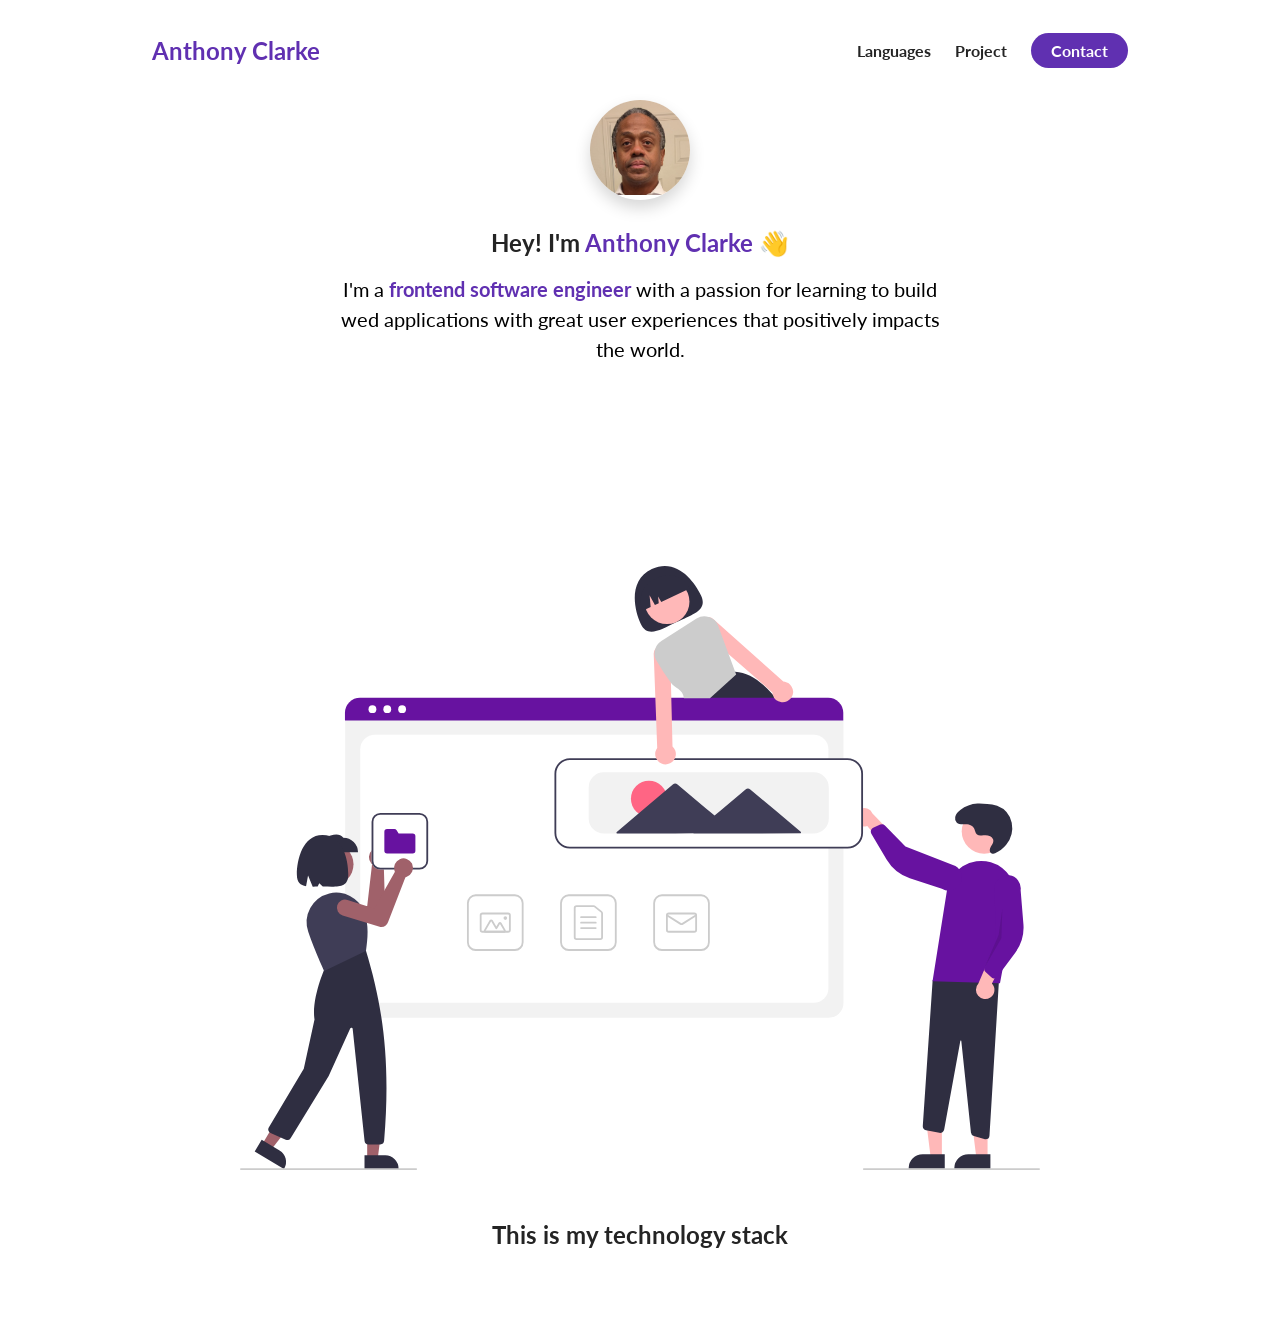
==== tutorial E-Portfolio/index.html @ 01b3154d "portfolio" ====
<!DOCTYPE html>
<html lang="en">
<head>
  <meta charset="UTF-8">
  <meta name="viewport" content="width=device-width, initial-scale=1.0">
  <title>Anthony Clarke</title>
  <link rel="stylesheet" href="./style.css">
  <script src="https://kit.fontawesome.com/1fd5dd465b.js" crossorigin="anonymous"></script>
</head>

<body>


  <section id="about-me">
    <nav>
      <div class="personal__logo">Anthony Clarke</div>
      <ul class="nav__link--list">
        <li>
          <a href="" class="
            nav__link--anchor
            link__hover-effect
            link__hovre-effect--black
            ">Languages</a>
        </li>
        <li>
          <a href="" class="
            nav__link--anchor
            link__hover-effect
            link__hovre-effect--black
            ">Project</a>
        </li>
        <li>
          <a href="" class="
            nav__link--anchor
            nav__link--anchor-primary
            ">Contact</a>
        </li>
      </ul>
    </nav>
    <div class="flex flex-1">
      <div class="about-me__info row">
        <div class="about-me__info--container">
          <figure class="about-me__picture--mask">
            <img src="./assets/me.jpg" class="about-me--picture" width="100" alt="Picture of Me!">
          </figure>
          <h1 class="about-me__info--title">
            Hey! I'm <span class="text--purple">Anthony Clarke</span> 👋
          </h1>
          <p class="about-me__info--para">
            I'm a <strong class="text--purple">frontend software engineer</strong> with a passion for learning to build wed applications with great user experiences that positively impacts the world.
          </p>
          <div>
           <a href="" class="about-me__link">
             <i class="fab fa-linkedin-in"></i>
           </a>
           <a href="" class="about-me__link">
             <i class="fab fa-github"></i>
           </a>
           <a href="" class="about-me__link">
             <i class="far fa-envelope"></i>
           </a>
           <a href="" class="about-me__link">
             <i class="fas fa-file-pdf"></i>
          </a> 
          </div>         
        </div>
        <figure class="about-me__img--container">
          <img src="./assets/undraw_websites.svg" class="about-me__img" alt="">
        </figure>
      </div>
    </div>
  </section>
  <section id="languages">
    <div class="container">
      <div class="row">
        <h1 class="section__title">This is my technology stack</h1> 
        <div class="language__list">
          <div class="language">
            <figure class="language__img--wrapper">
              <img src="https://upload.wikimedia.org/wikipedia/commons/3/38/HTML5_Badge.svg" alt="" class="language__img">
            </figure>
          </div>
        </div>      
      </div>
    </div>
  </section>
</body>

</html>
---- tutorial E-Portfolio/style.css ----
@import url('https://fonts.googleapis.com/css2?family=Lato:wght@400;700&family=Roboto+Condensed:ital,wght@0,100..900;1,100..900&display=swap');
* {
  font-family: "Lato", sans-serif;
  padding: 0;
  margin: 0;
  box-sizing: border-box;
}

h1, h2, h3, h4, h5, h6, span {
  color: #242424;
  text-align: center;
  line-height: 1.25;
}

h1 {
  font-family: 36px;
}

p {
  line-height: 1.5;
  font-size: 16px;
}

li {
  list-style-type: none;
}

.flex {
  display: flex;
}

.flex-1 {
  flex: 1;
}

.container {
  padding: 50px 0;
}


.row {
  width: 100%;
  max-width: 800px;
  margin: 0 auto;
}

.text--purple {
  color: #6030b1;
}

section:nth-child(ever) {
  background-color: #f8f8f8;
}

/* NAVIGATION BAR */

nav {
  height: 100px;
  width: 100%;
  max-width: 1000px;
  margin: 0 auto;
  display: flex;
  justify-content: space-between;
  align-items: center;
}

.nav__link--list {
  display: flex;
}

.nav__link--anchor {
  margin: 0 12px;
  color: #242424;
  text-decoration: none;
  font-weight: 700;
}

.nav__link--anchor-primary {
  background-color: #6030b1;
  padding: 8px 20px;
  border-radius: 50px;
  color: white;
  transition: all 300ms ease;
}

.nav__link--anchor-primary:hover {
  background-color: #5d3eff;
}

.personal__logo {
  font-size: 24px;
  color: #6030b1;
  margin: 0 12px;
  font-weight: bold ;
}


/* ABOUT ME */

#abuot-me {
  min-height: 100vh;
  display: flex;
  flex-direction: column;
}

.about-me__info {
  display: flex;
  flex-direction: column;
}

.about-me__info--container {
  display: flex;
  flex-direction: column;
  align-items: center;
  max-width: 600px;
  margin: 0 auto;
  text-align: center;
}

.about-me__picture--mask {
  width: 100px;
  height: 100px;
  border-radius: 50%;
  overflow: hidden;
  box-shadow: 0 8px 16px rgba(0, 0, 0, 0.16);
  margin-bottom: 28px;
}

.about-me__picture {
  width: 100%;


/* Improving my own picture */
transform: scale(1.5);
padding-top: 8px;

}

.about-me__info--title {
  margin-bottom: 16px;
}
.about-me__info--para {
  font-size: 20px;
  margin-bottom: 28px;
}


.about-me__link {
  font-size: 20px;
  color: #242424;
  text-decoration: none;
  padding: 0 16px;
}

.about-me__img--container {
  flex: 1;
  display: flex;
  align-items: center;
  margin-top: 150px;
}


.about-me__img {
  width: 100%;
}
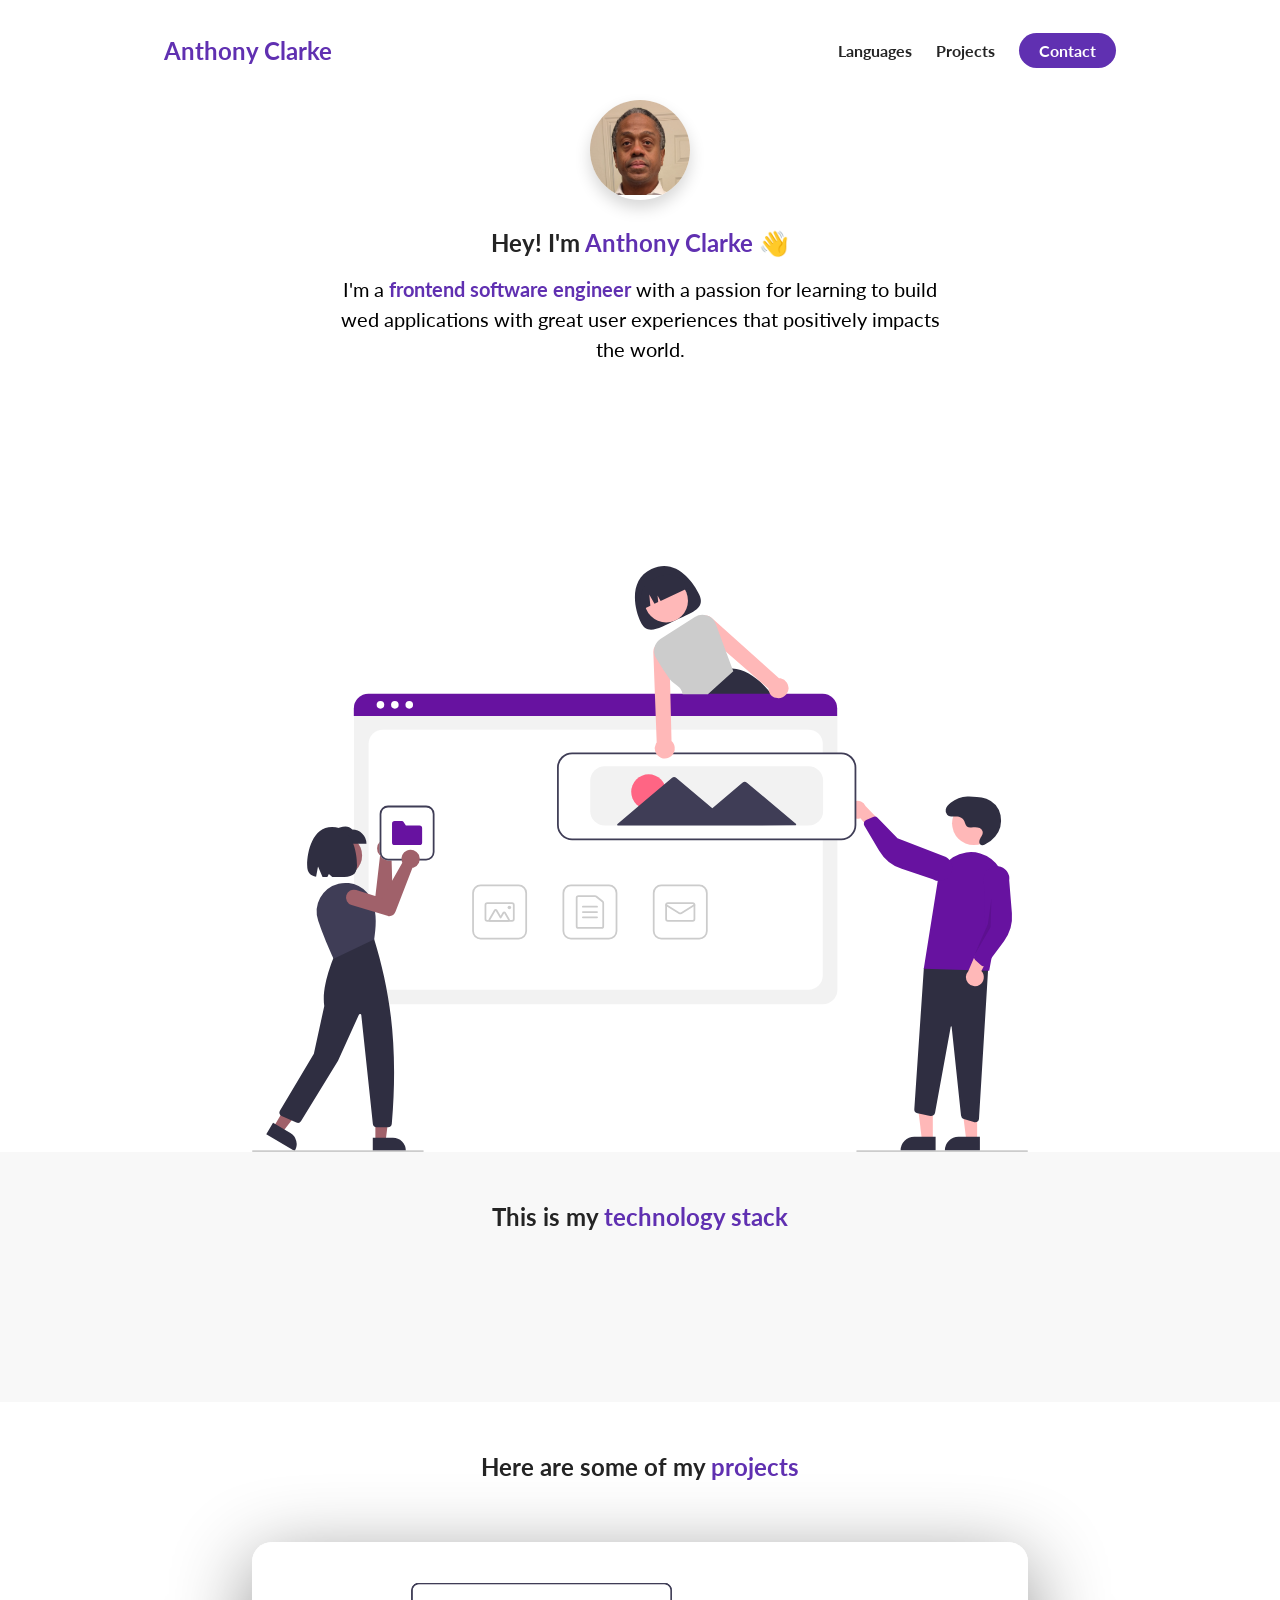
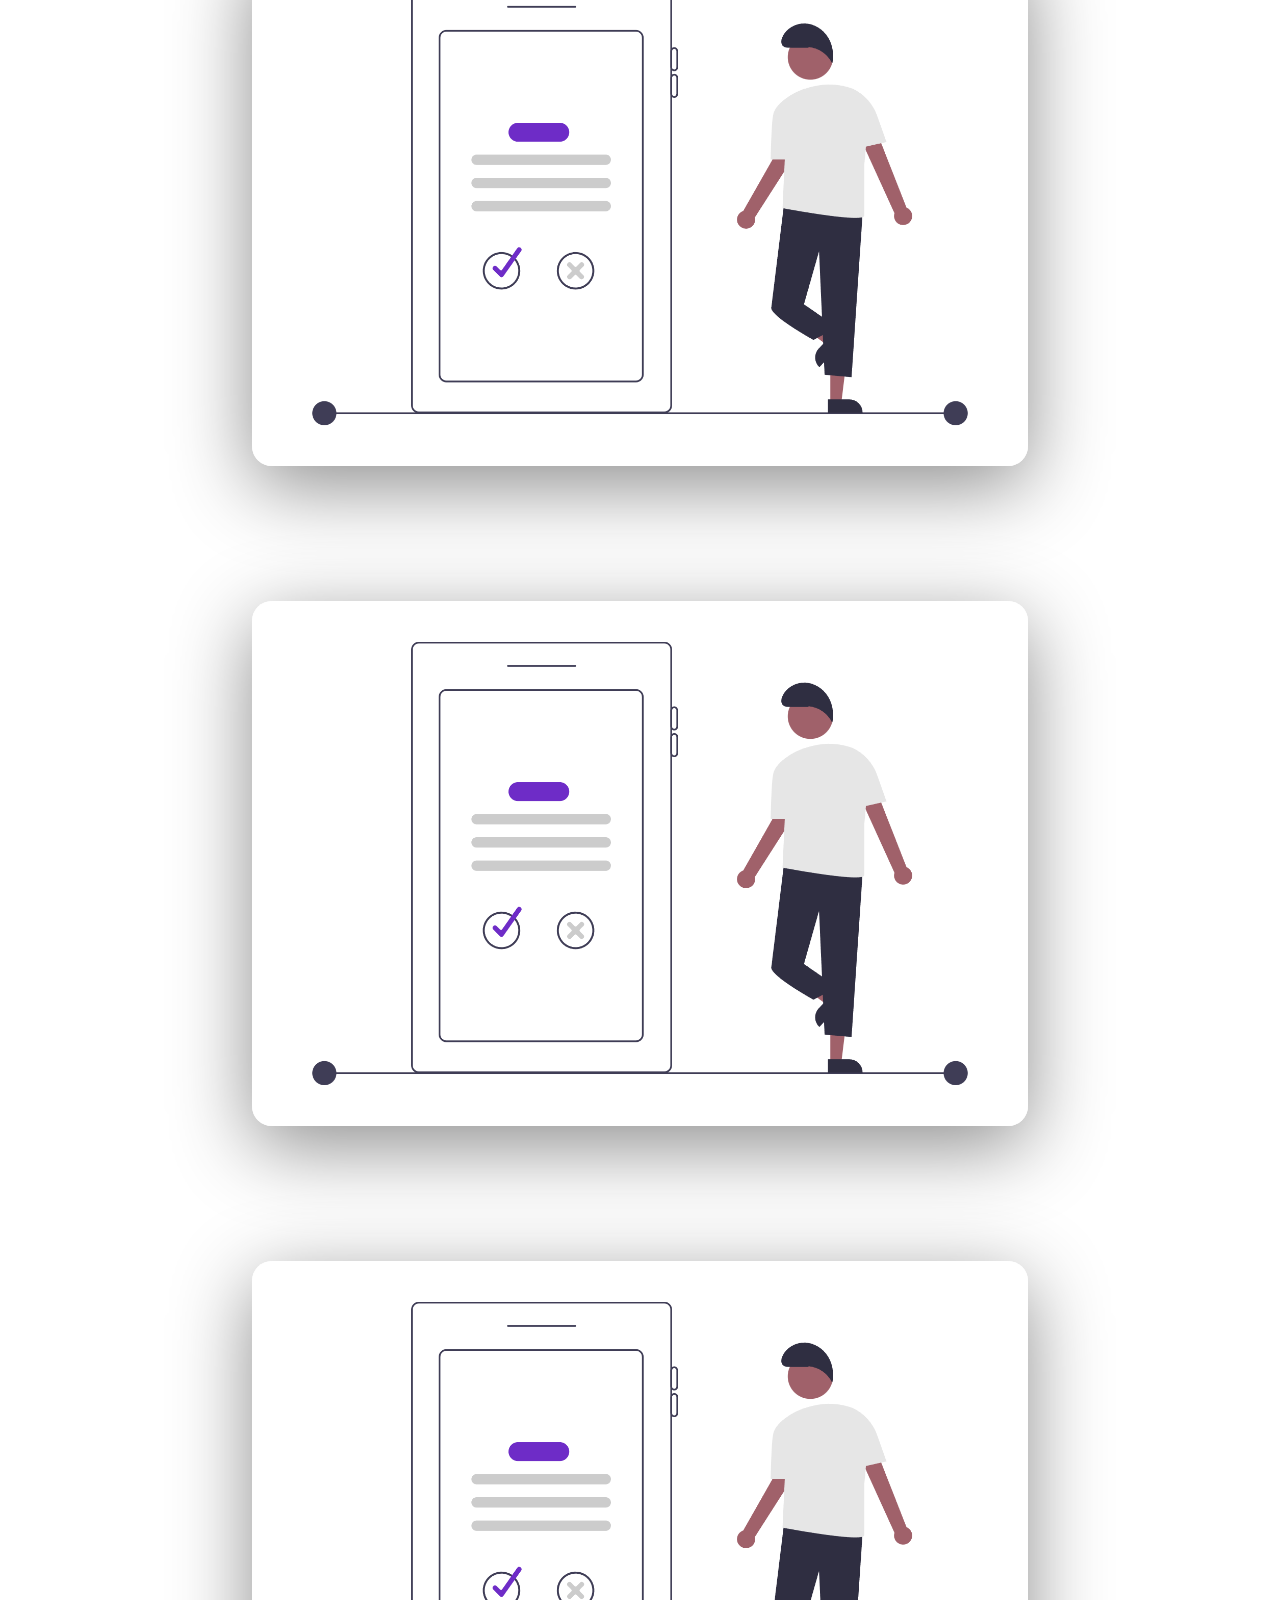
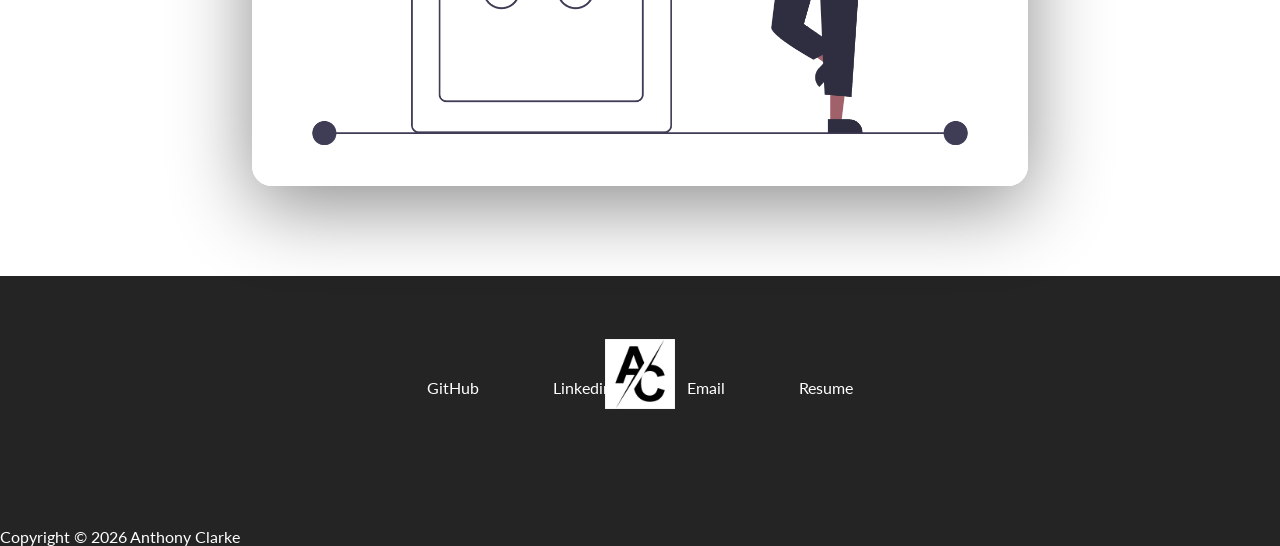
==== commit 51dfe788: "portfolio" ====
--- a/tutorial E-Portfolio/index.html
+++ b/tutorial E-Portfolio/index.html
@@ -1,89 +1,304 @@
-<!DOCTYPE html>
+<!doctype html>
 <html lang="en">
-<head>
-  <meta charset="UTF-8">
-  <meta name="viewport" content="width=device-width, initial-scale=1.0">
-  <title>Anthony Clarke</title>
-  <link rel="stylesheet" href="./style.css">
-  <script src="https://kit.fontawesome.com/1fd5dd465b.js" crossorigin="anonymous"></script>
-</head>
+  <head>
+    <meta charset="UTF-8"/>
+    <meta name="viewport" content="width=device-width, initial-scale=1.0"/>
+    <title>Anthony Clarke</title>
+    <link rel="stylesheet" href="./style.css"/>
+    <script
+      src="https://kit.fontawesome.com/1fd5dd465b.js"
+      crossorigin="anonymous"
+    ></script>
+  </head>
 
-<body>
-
-
-  <section id="about-me">
-    <nav>
-      <div class="personal__logo">Anthony Clarke</div>
-      <ul class="nav__link--list">
-        <li>
-          <a href="" class="
-            nav__link--anchor
-            link__hover-effect
-            link__hovre-effect--black
-            ">Languages</a>
-        </li>
-        <li>
-          <a href="" class="
-            nav__link--anchor
-            link__hover-effect
-            link__hovre-effect--black
-            ">Project</a>
-        </li>
-        <li>
-          <a href="" class="
-            nav__link--anchor
-            nav__link--anchor-primary
-            ">Contact</a>
-        </li>
-      </ul>
-    </nav>
-    <div class="flex flex-1">
-      <div class="about-me__info row">
-        <div class="about-me__info--container">
-          <figure class="about-me__picture--mask">
-            <img src="./assets/me.jpg" class="about-me--picture" width="100" alt="Picture of Me!">
+  <body>
+    <section id="about-me">
+      <nav>
+        <div class="personal__logo">Anthony Clarke</div>
+        <ul class="nav__link--list">
+          <li class="nav__link">
+            <a href="languages" class="
+              nav__link--anchor
+              link__hover-effect 
+              link__hovre-effect--black"
+              >Languages</a>
+          </li>
+          <li class="nav__link">
+            <a
+              href="projects" class="
+              nav__link--anchor 
+              link__hover-effect 
+              link__hovre-effect--black"
+              >Projects</a>
+          </li>
+          <li class="nav__link">
+            <a href="mailto:email@mail.com" class="
+              nav__link--anchor 
+              nav__link--anchor-primary"
+              >Contact</a>
+          </li>
+        </ul>
+      </nav>
+      <div class="flex flex-1">
+        <div class="about-me__info row">
+          <div class="about-me__info--container">
+            <figure class="about-me__picture--mask">
+              <img
+                src="./assets/me.jpg"
+                class="about-me--picture"
+                width="100"
+                alt="Picture of Me!"/>
+            </figure>
+            <h1 class="about-me__info--title">
+              Hey! I'm <span class="text--purple">Anthony Clarke</span>&nbsp;<span class="wave">👋</span> 
+            </h1>
+            <p class="about-me__info--para">
+              I'm a
+              <strong class="text--purple">frontend software engineer</strong>
+              with a passion for learning to build wed applications with great
+              user experiences that positively impacts the world.
+            </p>
+            <div>
+              <a href="" class="about-me__link">
+                <i class="fab fa-linkedin-in"></i>
+              </a>
+              <a href="" class="about-me__link">
+                <i class="fab fa-github"></i>
+              </a>
+              <a href="" class="about-me__link">
+                <i class="far fa-envelope"></i>
+              </a>
+              <a href="./assets/Example Resume (1).pdf" target="_blank" class="about-me__link">
+                <i class="fas fa-file-pdf"></i>
+              </a>
+            </div>
+          </div>
+          <figure class="about-me__img--container">
+            <img
+              src="./assets/undraw_websites.svg"
+              class="about-me__img" alt=""/>
           </figure>
-          <h1 class="about-me__info--title">
-            Hey! I'm <span class="text--purple">Anthony Clarke</span> 👋
+        </div>
+      </div>
+    </section>
+    <section id="languages">
+      <div class="container">
+        <div class="row">
+          <h1 class="section__title">
+            This is my <span class="text--purple">technology stack</span>
           </h1>
-          <p class="about-me__info--para">
-            I'm a <strong class="text--purple">frontend software engineer</strong> with a passion for learning to build wed applications with great user experiences that positively impacts the world.
-          </p>
-          <div>
-           <a href="" class="about-me__link">
-             <i class="fab fa-linkedin-in"></i>
-           </a>
-           <a href="" class="about-me__link">
-             <i class="fab fa-github"></i>
-           </a>
-           <a href="" class="about-me__link">
-             <i class="far fa-envelope"></i>
-           </a>
-           <a href="" class="about-me__link">
-             <i class="fas fa-file-pdf"></i>
-          </a> 
-          </div>         
+          <div class="language__list">
+            <div class="language">
+              <figure class="language__img--wrapper">
+                <img
+                  src="https://upload.wikimedia.org/wikipedia/commons/3/38/HTML5_Badge.svg"
+                  alt=""
+                  class="language__img"/>
+              </figure>
+              <span class="language__name">HTML</span>
+            </div>
+            <div class="language">
+              <figure class="language__img--wrapper">
+                <img
+                  src="https://cdn.iconscout.com/icon/free/png-256/css-131-722685.png"
+                  alt=""
+                  class="language__img"/>
+              </figure>
+              <span class="language__name">CSS</span>
+            </div>
+            <div class="language">
+              <figure class="language__img--wrapper">
+                <img
+                  src="https://upload.wikimedia.org/wikipedia/commons/3/38/HTML5_Badge.svg"
+                  alt=""
+                  class="language__img"/>
+              </figure>
+              <span class="language__name">HTML</span>
+            </div>
+            <div class="language">
+              <figure class="language__img--wrapper">
+                <img
+                  src="https://upload.wikimedia.org/wikipedia/commons/3/38/HTML5_Badge.svg"
+                  alt=""
+                  class="language__img"/>
+              </figure>
+              <span class="language__name">HTML</span>
+            </div>
+            <div class="language">
+              <figure class="language__img--wrapper">
+                <img
+                  src="https://upload.wikimedia.org/wikipedia/commons/3/38/HTML5_Badge.svg"
+                  alt=""
+                  class="language__img"/>
+              </figure>
+              <span class="language__name">HTML</span>
+            </div>
+            <div class="language">
+              <figure class="language__img--wrapper">
+                <img
+                  src="https://upload.wikimedia.org/wikipedia/commons/3/38/HTML5_Badge.svg"
+                  alt=""
+                  class="language__img"/>
+              </figure>
+              <span class="language__name">HTML</span>
+            </div>
+            <div class="language">
+              <figure class="language__img--wrapper">
+                <img
+                  src="https://upload.wikimedia.org/wikipedia/commons/3/38/HTML5_Badge.svg"
+                  alt=""
+                  class="language__img"/>
+              </figure>
+              <span class="language__name">HTML</span>
+            </div>
+            <div class="language">
+              <figure class="language__img--wrapper">
+                <img
+                  src="https://upload.wikimedia.org/wikipedia/commons/3/38/HTML5_Badge.svg"
+                  alt=""
+                  class="language__img"/>
+              </figure>
+              <span class="language__name">HTML</span>
+            </div>
+          </div>
         </div>
-        <figure class="about-me__img--container">
-          <img src="./assets/undraw_websites.svg" class="about-me__img" alt="">
-        </figure>
       </div>
+    </section>
+    <section id="projects">
+      <div class="container">
+        <div class="row">
+          <h1 class="section__title">
+            Here are some of my <span class="text--purple">projects</span>
+          </h1>
+          <ul class="project__list"></ul>
+          <li class="project">
+            <div class="project__wrapper">
+              <img
+                src="./assets/undraw_confirm.png"
+                class="project__img" alt=""/>
+              <div class="project__description">
+                <h3 class="project__description--title"></h3>
+                <h4 class="project__description--sub-title">
+                  Html ,CSS ,JavaScript.
+                </h4>
+                <p class="project__description--para">
+                  Lorem ipsum dolor sit amet consectetur adipisicing elit. Nam
+                  ratione vero culpa voluptate labore asperiores facere quasi
+                  molestias. Sapiente veniam voluptates adipisci labore omnis
+                  rem molestiae maiores accusantium optio blanditiis.
+                </p>
+                <div class="project__description--links">
+                  <a
+                    href="https://www.github.com/yourlink"
+                    target="_blank"
+                    class="project__descripion--link">
+                    <i class="fab fa-github"></i>
+                  </a>
+                  <a
+                    href="https://www.yourwedsite.com/yourlink"
+                    class="project__descripion--link">
+                    <i class="fas fa-link"></i>
+                  </a>
+                </div>
+              </div>
+            </div>
+          </li>
+          <li class="project">
+            <div class="project__wrapper">
+              <img
+                src="./assets/undraw_confirm.png"
+                class="project__img" alt=""/>
+              <div class="project__description">
+                <h3 class="project__description--title"></h3>
+                <h4 class="project__description--sub-title">
+                  Html ,CSS ,JavaScript.
+                </h4>
+                <p class="project__description--para">
+                  Lorem ipsum dolor sit amet consectetur adipisicing elit. Nam
+                  ratione vero culpa voluptate labore asperiores facere quasi
+                  molestias. Sapiente veniam voluptates adipisci labore omnis
+                  rem molestiae maiores accusantium optio blanditiis.
+                </p>
+                <div class="project__description--links">
+                  <a
+                    href="https://www.github.com/yourlink"
+                    target="_blank"
+                    class="project__descripion--link">
+                    <i class="fab fa-github"></i>
+                  </a>
+                  <a href="https://www.yourwedsite.com/yourlink"
+                    class="project__descripion--link">
+                    <i class="fas fa-link"></i>
+                  </a>
+                </div>
+              </div>
+            </div>
+          </li>
+          <li class="project">
+            <div class="project__wrapper">
+              <img src="./assets/undraw_confirm.png" class="project__img" alt=""/>
+              <div class="project__description">
+                <h3 class="project__description--title">Dashboard</h3>
+                <h4 class="project__description--sub-title">
+                  Html ,CSS ,JavaScript.
+                </h4>
+                <p class="project__description--para">
+                  Lorem ipsum dolor sit amet consectetur adipisicing elit. Nam
+                  ratione vero culpa voluptate labore asperiores facere quasi
+                  molestias. Sapiente veniam voluptates adipisci labore omnis
+                  rem molestiae maiores accusantium optio blanditiis.
+                </p>
+                <div class="project__description--links">
+                  <a href="https://www.github.com/yourlink" target="_blank" class="project__descripion--link">
+                    <i class="fab fa-github"></i>
+                  </a>
+                  <a href="https://www.yourwedsite.com/yourlink" class="project__descripion--link">
+                    <i class="fas fa-link"></i>
+                  </a>
+                </div>
+              </div>
+            </div>
+          </li>
+        </div>
+      </div>
+    </section>
+    <footer>
+      <div class="row footer__row">
+        <a href="#" class="footer__anchor">
+          <figure class="footer__logo">
+            <img src="./assets/ac logo-png.jpg" class="footer__logo--img" alt=""/>
+          </figure>
+          <span class="footer__logo--popper">
+            Top
+            <i class="fas fa-arrow-up"></i>
+          </span>
+        </a>
+        <div class="footer__social--list">
+          <a href="https://google.com" target="_blank" class="
+            footer__social--link 
+            link__hover-effect 
+            link__hover-effect--white
+          " target="_blank">GitHub</a>
+          <a href="https://google.com" target="_blank" class="
+            footer__social--link 
+            link__hover-effect 
+            link__hover-effect--white
+          " target="_blank">Linkedin</a>
+          <a href="mailto:aclarke7504@gmail.com" target="_blank" class="
+            footer__social--link 
+            link__hover-effect 
+            link__hover-effect--white
+          " target="_blank">Email</a>
+          <a href="./assets/Example Resume (1).pdf" target="_blank" class="
+            footer__social--link 
+            link__hover-effect 
+            link__hover-effect--white
+          " target="_blank">Resume</a>
+        </div>
+      </div>
+      <div class="footer__copyright">Copyright © 2026 Anthony Clarke        
     </div>
-  </section>
-  <section id="languages">
-    <div class="container">
-      <div class="row">
-        <h1 class="section__title">This is my technology stack</h1> 
-        <div class="language__list">
-          <div class="language">
-            <figure class="language__img--wrapper">
-              <img src="https://upload.wikimedia.org/wikipedia/commons/3/38/HTML5_Badge.svg" alt="" class="language__img">
-            </figure>
-          </div>
-        </div>      
-      </div>
-    </div>
-  </section>
+  </footer>    
 </body>
 
-</html>+</html>
--- a/tutorial E-Portfolio/style.css
+++ b/tutorial E-Portfolio/style.css
@@ -1,4 +1,4 @@
-@import url('https://fonts.googleapis.com/css2?family=Lato:wght@400;700&family=Roboto+Condensed:ital,wght@0,100..900;1,100..900&display=swap');
+@import url("https://fonts.googleapis.com/css2?family=Lato:wght@400;700&family=Roboto+Condensed:ital,wght@0,100..900;1,100..900&display=swap");
 * {
   font-family: "Lato", sans-serif;
   padding: 0;
@@ -6,7 +6,17 @@
   box-sizing: border-box;
 }
 
-h1, h2, h3, h4, h5, h6, span {
+html {
+  scroll-behavior: smooth;
+}
+
+h1,
+h2,
+h3,
+h4,
+h5,
+h6,
+span {
   color: #242424;
   text-align: center;
   line-height: 1.25;
@@ -21,6 +31,41 @@
   font-size: 16px;
 }
 
+a {
+  text-decoration: none;
+  position: relative;
+  transition: opacity 300ms ease;
+}
+
+a:hover {
+  opacity: 0.7;
+}
+
+
+.link__hover-effect:after {
+  content: "";
+  position: absolute;
+  height: 3px;
+  background-color: black;
+  width: 0;
+  bottom: -3px;
+  right: 0;
+  transition: all 300ms ease;
+}
+
+.link__hover-effect--black:after {
+  background-color: black;
+}
+
+.link__hover-effect--white:after {
+  background-color: #fff;
+}
+
+.link__hover-effect:hover:after {
+  width: 100%;
+  left: 0;
+}
+
 li {
   list-style-type: none;
 }
@@ -37,19 +82,23 @@
   padding: 50px 0;
 }
 
-
 .row {
   width: 100%;
   max-width: 800px;
   margin: 0 auto;
+  padding: 0 12px;
 }
 
 .text--purple {
   color: #6030b1;
 }
 
-section:nth-child(ever) {
+section:nth-child(even) {
   background-color: #f8f8f8;
+}
+
+.section__title {
+  margin-bottom: 20px;
 }
 
 /* NAVIGATION BAR */
@@ -62,6 +111,7 @@
   display: flex;
   justify-content: space-between;
   align-items: center;
+  padding: 0 12px;
 }
 
 .nav__link--list {
@@ -71,7 +121,6 @@
 .nav__link--anchor {
   margin: 0 12px;
   color: #242424;
-  text-decoration: none;
   font-weight: 700;
 }
 
@@ -91,9 +140,8 @@
   font-size: 24px;
   color: #6030b1;
   margin: 0 12px;
-  font-weight: bold ;
-}
-
+  font-weight: bold;
+}
 
 /* ABOUT ME */
 
@@ -124,32 +172,59 @@
   overflow: hidden;
   box-shadow: 0 8px 16px rgba(0, 0, 0, 0.16);
   margin-bottom: 28px;
+  animation: animate-profile-picture 800ms 200ms backwards;
+}
+
+@keyframes animate-profile-picture {
+  0% {
+    transform: scale(0);
+  }
+  80% {
+    transform: scale(1.1);
+  }
+  100% {
+    transform: scale(1);
+  }
 }
 
 .about-me__picture {
   width: 100%;
 
-
-/* Improving my own picture */
-transform: scale(1.5);
-padding-top: 8px;
-
+  /* Improving my own picture */
+
+  transform: scale(1.5);
+  padding-top: 8px;
 }
 
 .about-me__info--title {
   margin-bottom: 16px;
+  animation: fade-up 650ms 400ms backwards;
 }
 .about-me__info--para {
   font-size: 20px;
   margin-bottom: 28px;
-}
-
+  animation: fade-up 650ms 600ms backwards;
+}
 
 .about-me__link {
   font-size: 20px;
   color: #242424;
-  text-decoration: none;
   padding: 0 16px;
+}
+
+.about-me__link {
+  animation: fade-up 650ms 800ms backwards;
+}
+
+@keyframes fade-up {
+  0% {
+    opacity: 0;
+    transform: translate(40px);
+  }
+  100% {
+    opacity: 1;
+    transform: translateY(0);
+  }
 }
 
 .about-me__img--container {
@@ -159,16 +234,286 @@
   margin-top: 150px;
 }
 
-
 .about-me__img {
   width: 100%;
-}
-
-
-
-
-
-
-
-
-
+  animation: fade-in 1200ms 800ms backwards;
+}
+
+@keyframes fade-in {
+  0% { 
+    opacity: 0;
+  }
+  100% {
+    opacity: 1;
+  }
+  
+}
+
+.wave {
+  display: inline-block;
+  animation: animate-wave 500ms infinite ease-in-out;
+}
+
+
+@keyframes animate-wave {
+  0% {
+    transform: rotate(0);
+  }
+  50% {
+    transform: rotate(30deg);
+  }
+  100% {
+    transform: rotate(0);
+  }
+}
+
+
+/* TECH - STACK */
+
+.language__img {
+  width: 75%;
+  max-width: 100px;
+  transition: all 300ms;
+}
+
+.language:hover .language__img {
+  filter: brightness(80%);
+  opacity: 0.86;
+  transform: scale(0.9);
+}
+
+.language {
+  width: 25%;
+  display: flex;
+  justify-content: center;
+  position: relative;
+}
+
+.language__img--wrapper {
+  display: flex;
+  justify-content: center;
+  align-items: center;
+  padding: 25px 16px;
+}
+
+.language__list {
+  display: flex;
+  justify-content: center;
+  width: 100%;
+  flex-wrap: wrap;
+}
+
+.language__name {
+  position: absolute;
+  bottom: 0;
+  transform: scale(0);
+  transition: all 300ms;
+  font-size: 20px;
+}
+
+.language:hover .language__name {
+  transform: scale(1);
+  opacity: 1;
+}
+
+/* PROJECTS */
+
+.project {
+  margin-bottom: 135px;
+}
+
+.project:last-child {
+  margin-bottom: 40px;
+}
+
+.project__img {
+  width: 100%;
+  transition: all 500ms ease;
+}
+
+.project__wrapper {
+  display: flex;
+  box-shadow: 0 20px 80px rgba(0, 0, 0, 0.45);
+  border-radius: 20px;
+  overflow: hidden;
+  position: relative;
+}
+.project__wrapper::before {
+  content: "";
+  position: absolute;
+  top: 0;
+  left: 0;
+  height: 100%;
+  width: 100%;
+  background-color: #1c1d25;
+  opacity: 0;
+  transition: opacity 450ms ease;
+  z-index: 2;
+}
+.project:hover .project__wrapper::before {
+  opacity: 0.7;
+}
+
+.project:hover .project__img {
+  transform: scale(1.07);
+  filter: blur(5px);
+}
+
+.project:hover .project__description {
+  opacity: 1;
+  transform: translateY(-50%);
+}
+
+.project__list {
+  padding-top: 40px;
+}
+
+.project__description {
+  position: absolute;
+  top: 50%;
+  left: 90px;
+  transform: translateY(100%);
+  max-width: 550px;
+  z-index: 3;
+  opacity: 0;
+  transition:
+    transform 450ms,
+    opacity 300ms;
+}
+
+.project__description--title {
+  font-size: 40px;
+}
+
+.project__description--para {
+  margin: 16px 0;
+}
+
+.project__description--link {
+  font-size: 20px;
+  margin-right: 16px;
+}
+
+.project__description--title,
+.project__description--sub-title,
+.project__description--para,
+.project__description--link {
+  text-align: left;
+  color: #fff;
+}
+
+/* FOOTER */
+
+footer {
+  background-color: #242424;
+}
+
+.footer__logo {
+  margin-bottom: 28px;
+}
+
+.footer__social--list {
+  width: 100%;
+  max-width: 500px;
+  display: flex;
+  justify-content: space-around;
+  margin-bottom: 28px;
+}
+
+.footer__row {
+  display: flex;
+  flex-direction: column;
+  align-items: center;
+  justify-content: center;
+  padding: 8% 0;
+}
+
+.footer__logo--img {
+  width: 70px;
+  height: 70px;
+}
+
+.footer__social--link,
+.footer__copyright,
+.footer__logo--popper {
+  color: #fff;
+}
+
+.footer__logo--popper {
+  opacity: 0;
+  position: absolute;
+  right: 0;
+  top: 30px;
+  font-weight: 700;
+  transition: all 300ms ease;
+}
+
+.footer__anchor {
+  margin-bottom: 25px;
+  position: absolute;
+}
+
+.footer__anchor:hover .footer__logo--popper {
+  transform: translateX(60px);
+  opacity: 1;
+}
+
+/* Small phones, tables, large smartphones  */
+
+@media (max-width: 786px) {
+  nav {
+    height: 68px;
+  }
+  h1 {
+    font-size: 28px;
+  }
+
+  .about-me__info--para {
+    font-size: 18px;
+  }
+  .language {
+    width: calc(100% / 3);
+  }
+
+  .project__description--para {
+    font-size: 14px;
+  }
+
+  .project__description {
+    left: 30px;
+    padding-right: 30px;
+  }
+}
+
+/* SMALL PHONES */
+@media (max-width: 480px) {
+  .nav__link:not(:last-child) {
+    display: none;
+  }
+
+  .project__description {
+    padding: 0;
+    left: 0;
+    width: 100%;
+  }
+
+  .project__description--para {
+    display: none;
+  }
+
+  .project__description--link {
+    display: flex;
+    justify-content: center;
+  }
+
+  .project__description--title {
+    font-size: 32px;
+    line-height: 1;
+    text-align: center;
+  }
+
+  .project__description--sub-title {
+    text-align: center;
+    margin: 12px 0;
+  }
+}
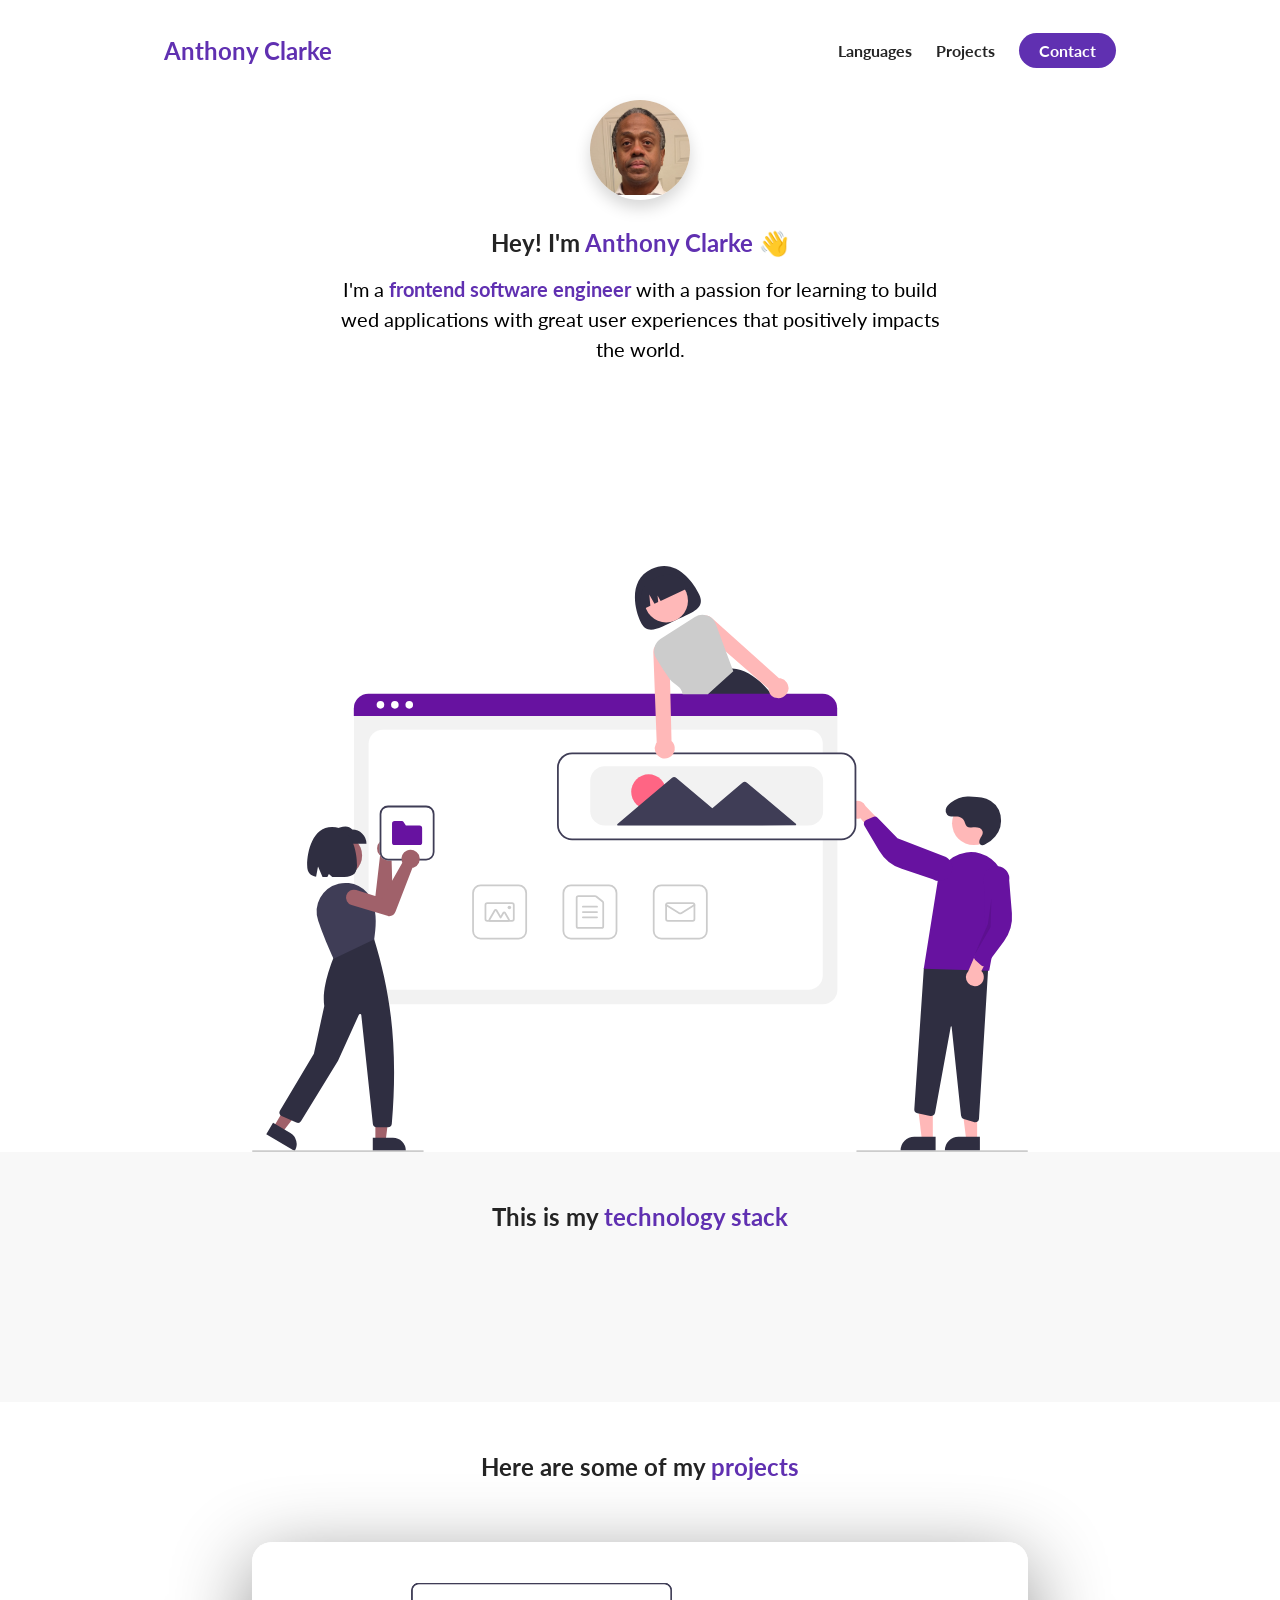
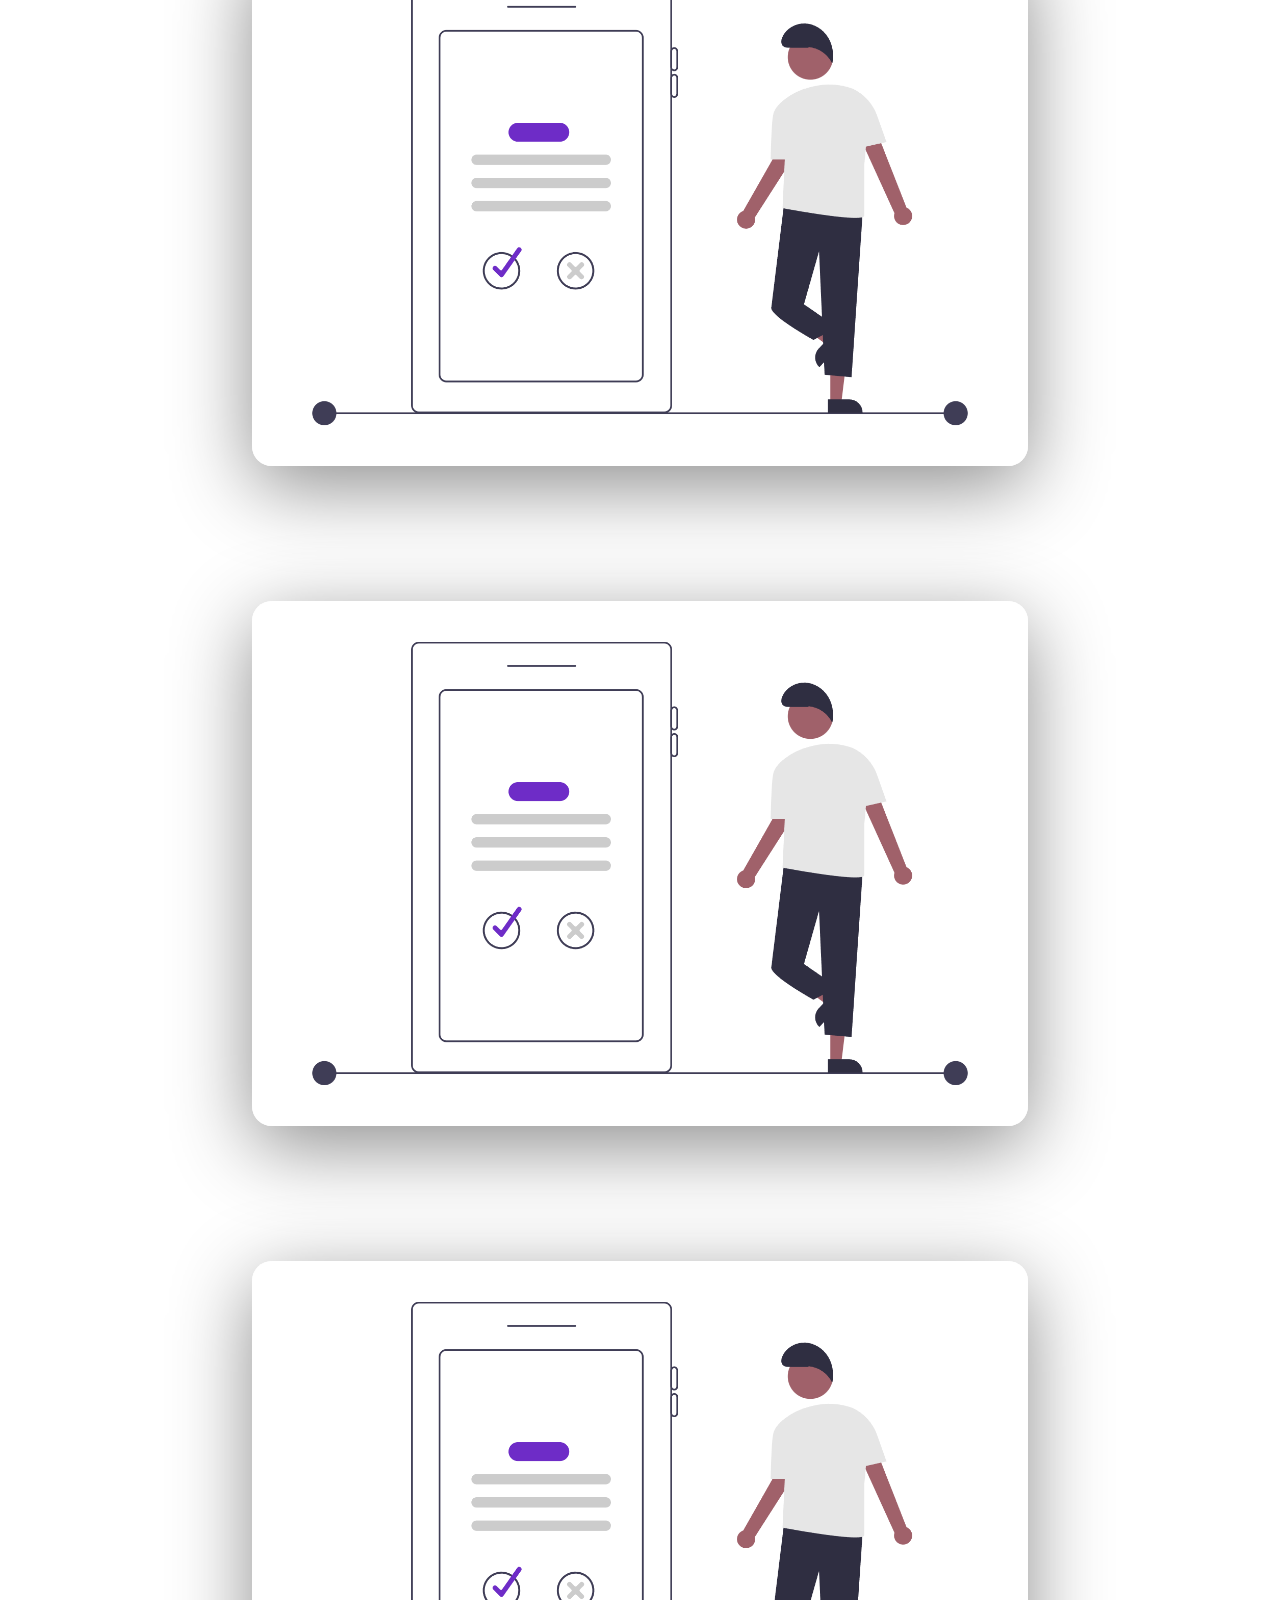
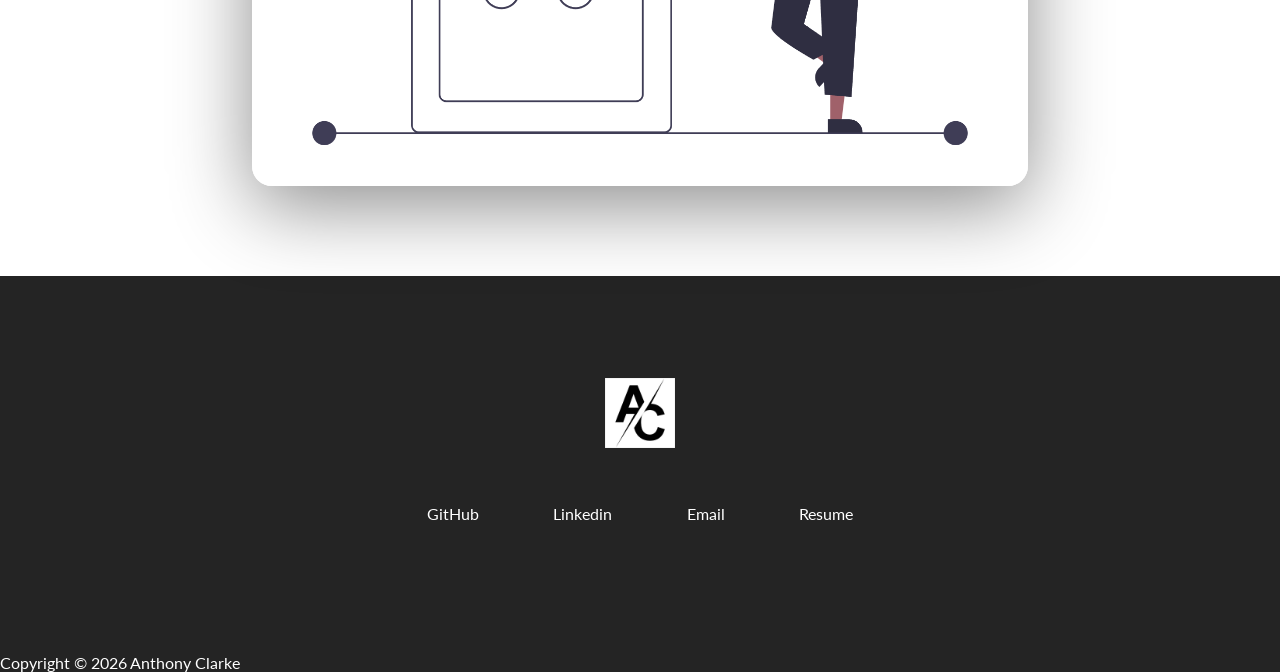
==== commit 09578ec7: "portfolio" ====
--- a/tutorial E-Portfolio/index.html
+++ b/tutorial E-Portfolio/index.html
@@ -24,8 +24,7 @@
               >Languages</a>
           </li>
           <li class="nav__link">
-            <a
-              href="projects" class="
+            <a href="projects" class="
               nav__link--anchor 
               link__hover-effect 
               link__hovre-effect--black"
--- a/tutorial E-Portfolio/style.css
+++ b/tutorial E-Portfolio/style.css
@@ -338,6 +338,7 @@
   overflow: hidden;
   position: relative;
 }
+
 .project__wrapper::before {
   content: "";
   position: absolute;
@@ -394,11 +395,12 @@
   margin-right: 16px;
 }
 
+
 .project__description--title,
 .project__description--sub-title,
 .project__description--para,
-.project__description--link {
-  text-align: left;
+.project__description--links {
+  text-align: center;
   color: #fff;
 }
 
@@ -450,7 +452,7 @@
 
 .footer__anchor {
   margin-bottom: 25px;
-  position: absolute;
+  position: relative;
 }
 
 .footer__anchor:hover .footer__logo--popper {
